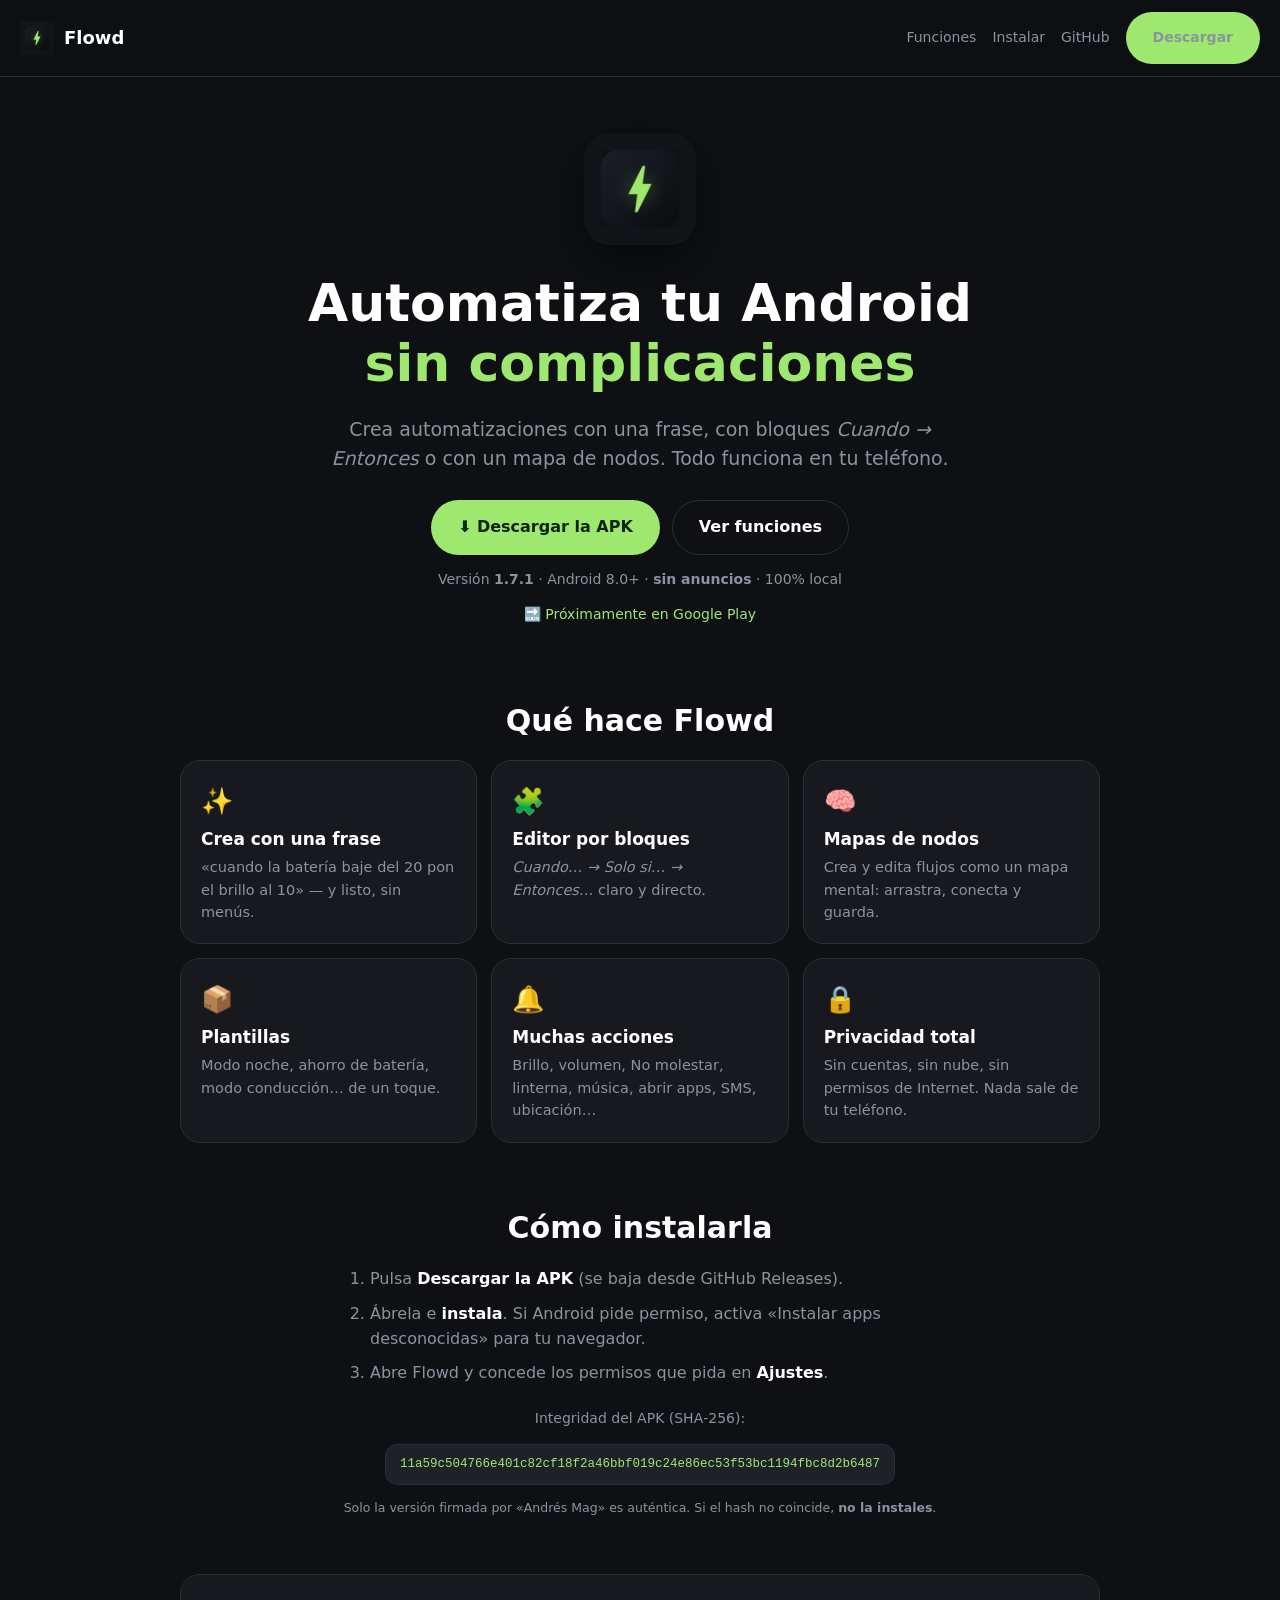
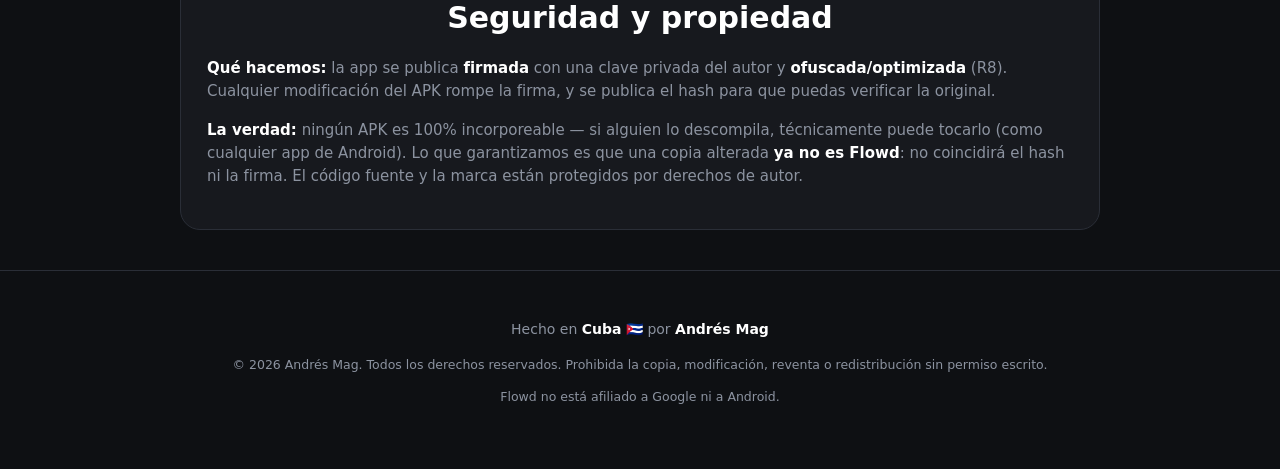
==== index.html @ 5b47dca5 "Flowd: web de descarga + licencia" ====
<!DOCTYPE html>
<html lang="es">
<head>
<meta charset="utf-8">
<meta name="viewport" content="width=device-width, initial-scale=1">
<title>Flowd — Automatiza tu Android</title>
<meta name="description" content="Flowd: automatiza tu teléfono Android sin complicaciones. 100% local, sin anuncios. Descarga la APK.">
<meta name="theme-color" content="#0E1013">
<link rel="stylesheet" href="styles.css">
<link rel="icon" type="image/png" href="assets/icon.png">
<link rel="apple-touch-icon" href="assets/icon.png">
<meta property="og:title" content="Flowd — Automatiza tu Android">
<meta property="og:description" content="Crea automatizaciones en tu móvil. Sin complicaciones. Descarga la APK.">
<meta property="og:image" content="assets/icon.png">
</head>
<body>

<header class="nav">
  <a class="brand" href="#">
    <img src="assets/icon.png" alt="Flowd" width="34" height="34">
    <span>Flowd</span>
  </a>
  <nav class="nav-links">
    <a href="#features">Funciones</a>
    <a href="#install">Instalar</a>
    <a href="https://github.com/aurenox-global/flowd" target="_blank" rel="noopener">GitHub</a>
    <a class="btn btn-small" id="dl-top" href="https://github.com/aurenox-global/flowd/releases/latest/download/Flowd.apk">Descargar</a>
  </nav>
</header>

<main>

  <section class="hero">
    <img class="hero-icon" src="assets/icon.png" alt="Flowd" width="112" height="112">
    <h1>Automatiza tu Android<br><span class="accent">sin complicaciones</span></h1>
    <p class="sub">Crea automatizaciones con una frase, con bloques <em>Cuando → Entonces</em> o con un mapa de nodos. Todo funciona en tu teléfono.</p>
    <div class="cta">
      <a class="btn" id="dl-hero" href="https://github.com/aurenox-global/flowd/releases/latest/download/Flowd.apk">
        ⬇ Descargar la APK
      </a>
      <a class="btn ghost" href="#features">Ver funciones</a>
    </div>
    <p class="meta">Versión <strong id="ver">1.7.1</strong> · Android 8.0+ · <strong>sin anuncios</strong> · 100% local</p>
    <p class="soon">🔜 Próximamente en Google Play</p>
  </section>

  <section id="features" class="features">
    <h2>Qué hace Flowd</h2>
    <div class="grid">
      <article class="card"><div class="ic">✨</div><h3>Crea con una frase</h3><p>«cuando la batería baje del 20 pon el brillo al 10» — y listo, sin menús.</p></article>
      <article class="card"><div class="ic">🧩</div><h3>Editor por bloques</h3><p><em>Cuando… → Solo si… → Entonces…</em> claro y directo.</p></article>
      <article class="card"><div class="ic">🧠</div><h3>Mapas de nodos</h3><p>Crea y edita flujos como un mapa mental: arrastra, conecta y guarda.</p></article>
      <article class="card"><div class="ic">📦</div><h3>Plantillas</h3><p>Modo noche, ahorro de batería, modo conducción… de un toque.</p></article>
      <article class="card"><div class="ic">🔔</div><h3>Muchas acciones</h3><p>Brillo, volumen, No molestar, linterna, música, abrir apps, SMS, ubicación…</p></article>
      <article class="card"><div class="ic">🔒</div><h3>Privacidad total</h3><p>Sin cuentas, sin nube, sin permisos de Internet. Nada sale de tu teléfono.</p></article>
    </div>
  </section>

  <section id="install" class="install">
    <h2>Cómo instalarla</h2>
    <ol class="steps">
      <li>Pulsa <strong>Descargar la APK</strong> (se baja desde GitHub Releases).</li>
      <li>Ábrela e <strong>instala</strong>. Si Android pide permiso, activa «Instalar apps desconocidas» para tu navegador.</li>
      <li>Abre Flowd y concede los permisos que pida en <strong>Ajustes</strong>.</li>
    </ol>
    <div class="verify">
      <p class="meta">Integridad del APK (SHA‑256):</p>
      <code id="sha">11a59c504766e401c82cf18f2a46bbf019c24e86ec53f53bc1194fbc8d2b6487</code>
      <p class="tiny">Solo la versión firmada por «Andrés Mag» es auténtica. Si el hash no coincide, <strong>no la instales</strong>.</p>
    </div>
  </section>

  <section class="security">
    <h2>Seguridad y propiedad</h2>
    <p><strong>Qué hacemos:</strong> la app se publica <strong>firmada</strong> con una clave privada del autor y <strong>ofuscada/optimizada</strong> (R8). Cualquier modificación del APK rompe la firma, y se publica el hash para que puedas verificar la original.</p>
    <p><strong>La verdad:</strong> ningún APK es 100% incorporeable — si alguien lo descompila, técnicamente puede tocarlo (como cualquier app de Android). Lo que garantizamos es que una copia alterada <strong>ya no es Flowd</strong>: no coincidirá el hash ni la firma. El código fuente y la marca están protegidos por derechos de autor.</p>
  </section>

</main>

<footer>
  <p>Hecho en <strong>Cuba</strong> 🇨🇺 por <strong>Andrés Mag</strong></p>
  <p class="tiny">© 2026 Andrés Mag. Todos los derechos reservados. Prohibida la copia, modificación, reventa o redistribución sin permiso escrito.</p>
  <p class="tiny">Flowd no está afiliado a Google ni a Android.</p>
</footer>

</body>
</html>
---- styles.css ----
:root{
  --bg:#0E1013; --surface:#17191E; --surface-high:#1E2127; --surface-var:#23272F;
  --outline:#2A2E37; --green:#9FE870; --green-deep:#34D399; --text:#FFFFFF;
  --text-2:#8C93A0; --radius:20px;
}
*{box-sizing:border-box}
html{scroll-behavior:smooth}
body{
  margin:0; background:var(--bg); color:var(--text);
  font-family:system-ui,-apple-system,"Segoe UI",Roboto,Helvetica,Arial,sans-serif;
  line-height:1.55; -webkit-font-smoothing:antialiased;
}
a{color:var(--green); text-decoration:none}
h1,h2,h3{margin:0 0 .4em; line-height:1.15}
h2{font-size:clamp(22px,4vw,30px); margin-bottom:22px}
.accent{color:var(--green)}

.nav{
  position:sticky; top:0; z-index:20; display:flex; align-items:center; justify-content:space-between;
  gap:16px; padding:12px 20px; background:rgba(14,16,19,.88); backdrop-filter:blur(10px);
  border-bottom:1px solid var(--outline);
}
.brand{display:flex; align-items:center; gap:10px; color:var(--text); font-weight:700; font-size:18px}
.nav-links{display:flex; align-items:center; gap:16px; font-size:14px}
.nav-links a{color:var(--text-2)}
.nav-links a:hover{color:var(--text)}
@media (max-width:640px){ .nav-links a:not(.btn){display:none} }

main{max-width:960px; margin:0 auto; padding:0 20px 40px}

.hero{text-align:center; padding:56px 0 30px}
.hero-icon{border-radius:26px; box-shadow:0 18px 50px rgba(0,0,0,.5)}
.hero h1{font-size:clamp(30px,6vw,52px); margin-top:22px}
.sub{color:var(--text-2); font-size:clamp(15px,2.4vw,19px); max-width:640px; margin:14px auto 26px}
.cta{display:flex; gap:12px; justify-content:center; flex-wrap:wrap; margin-bottom:14px}
.meta{color:var(--text-2); font-size:14px}
.soon{color:var(--green); font-size:14px; margin-top:6px}

.btn{
  display:inline-flex; align-items:center; gap:8px; background:var(--green); color:#10240A;
  font-weight:700; padding:14px 26px; border-radius:999px; transition:transform .12s ease, filter .12s ease;
  border:1px solid transparent;
}
.btn:hover{transform:translateY(-1px); filter:brightness(1.05)}
.btn.small{padding:9px 16px; font-size:14px}
.btn.ghost{background:transparent; color:var(--text); border-color:var(--outline)}
.btn.ghost:hover{border-color:var(--green)}

section{padding:34px 0}
.features h2,.install h2,.security h2{text-align:center}
.grid{display:grid; grid-template-columns:repeat(auto-fit,minmax(250px,1fr)); gap:14px}
.card{
  background:var(--surface); border:1px solid var(--outline); border-radius:var(--radius);
  padding:20px; transition:border-color .15s ease, transform .15s ease;
}
.card:hover{border-color:rgba(159,232,112,.5); transform:translateY(-2px)}
.card .ic{font-size:26px; margin-bottom:8px}
.card h3{font-size:17px}
.card p{margin:0; color:var(--text-2); font-size:14.5px}

.steps{max-width:620px; margin:0 auto; color:var(--text-2); font-size:16px}
.steps li{margin-bottom:10px}
.steps strong{color:var(--text)}

.verify{margin-top:22px; text-align:center}
.verify code{
  display:inline-block; background:var(--surface-high); border:1px solid var(--outline);
  border-radius:12px; padding:10px 14px; font-size:12.5px; color:var(--green);
  word-break:break-all; max-width:100%;
}
.tiny{color:var(--text-2); font-size:12.5px}

.security{background:var(--surface); border:1px solid var(--outline); border-radius:var(--radius); padding:26px; margin-top:10px}
.security p{color:var(--text-2); font-size:15px}
.security strong{color:var(--text)}

footer{text-align:center; padding:34px 20px 50px; border-top:1px solid var(--outline); color:var(--text-2); font-size:14px}
footer strong{color:var(--text)}
footer .tiny{margin-top:6px}
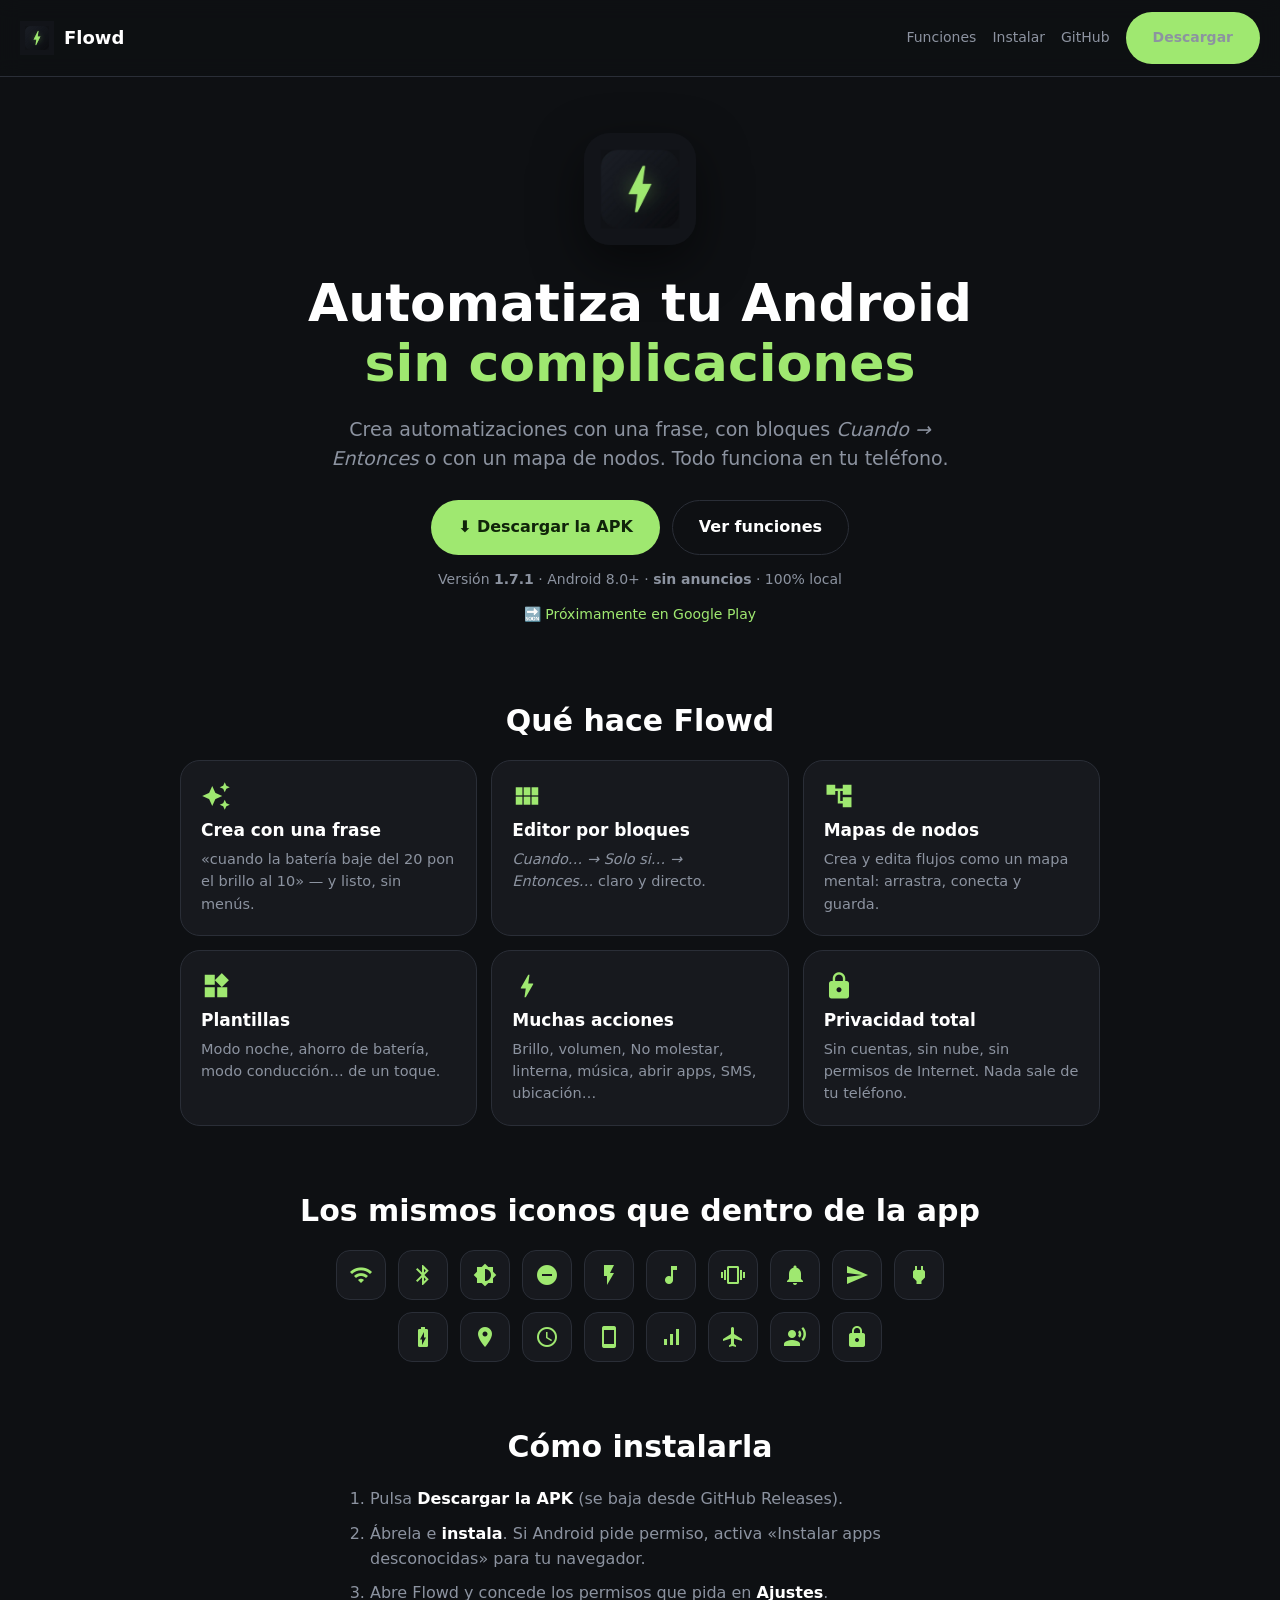
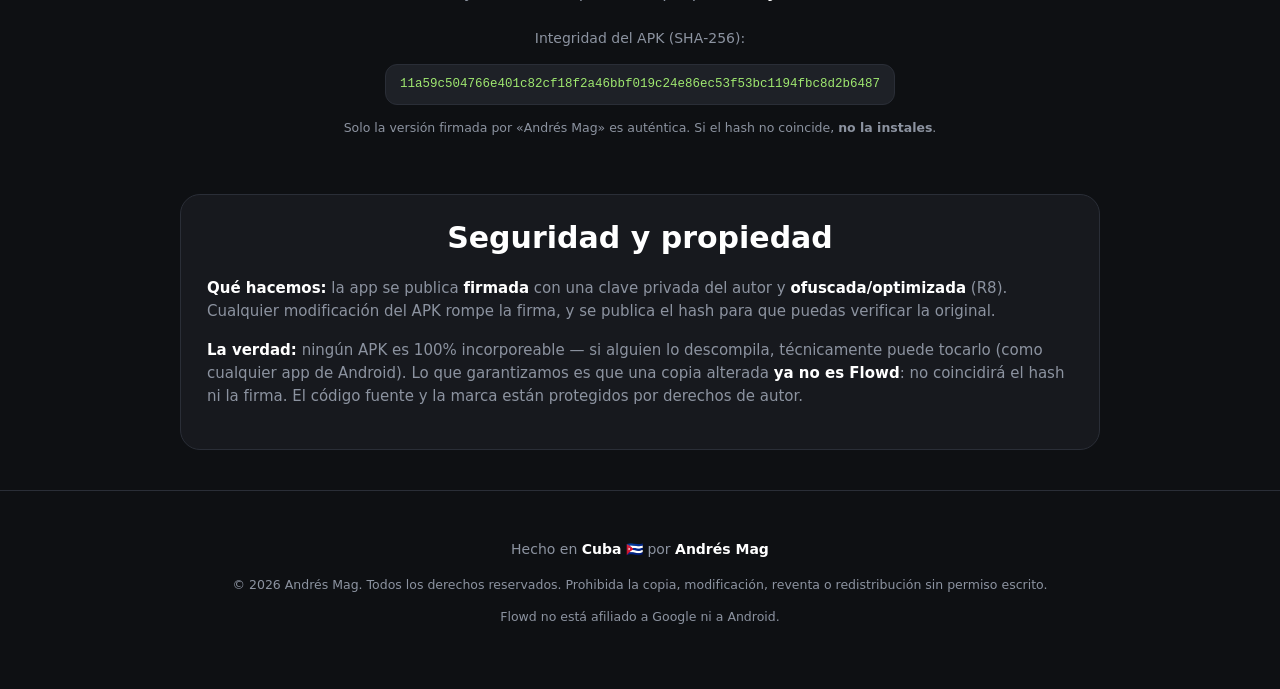
==== commit b5e39d37: "Web: iconos Material como la app (fuente local)" ====
--- a/index.html
+++ b/index.html
@@ -47,12 +47,36 @@
   <section id="features" class="features">
     <h2>Qué hace Flowd</h2>
     <div class="grid">
-      <article class="card"><div class="ic">✨</div><h3>Crea con una frase</h3><p>«cuando la batería baje del 20 pon el brillo al 10» — y listo, sin menús.</p></article>
-      <article class="card"><div class="ic">🧩</div><h3>Editor por bloques</h3><p><em>Cuando… → Solo si… → Entonces…</em> claro y directo.</p></article>
-      <article class="card"><div class="ic">🧠</div><h3>Mapas de nodos</h3><p>Crea y edita flujos como un mapa mental: arrastra, conecta y guarda.</p></article>
-      <article class="card"><div class="ic">📦</div><h3>Plantillas</h3><p>Modo noche, ahorro de batería, modo conducción… de un toque.</p></article>
-      <article class="card"><div class="ic">🔔</div><h3>Muchas acciones</h3><p>Brillo, volumen, No molestar, linterna, música, abrir apps, SMS, ubicación…</p></article>
-      <article class="card"><div class="ic">🔒</div><h3>Privacidad total</h3><p>Sin cuentas, sin nube, sin permisos de Internet. Nada sale de tu teléfono.</p></article>
+      <article class="card"><span class="ic material-icons">auto_awesome</span><h3>Crea con una frase</h3><p>«cuando la batería baje del 20 pon el brillo al 10» — y listo, sin menús.</p></article>
+      <article class="card"><span class="ic material-icons">view_module</span><h3>Editor por bloques</h3><p><em>Cuando… → Solo si… → Entonces…</em> claro y directo.</p></article>
+      <article class="card"><span class="ic material-icons">account_tree</span><h3>Mapas de nodos</h3><p>Crea y edita flujos como un mapa mental: arrastra, conecta y guarda.</p></article>
+      <article class="card"><span class="ic material-icons">widgets</span><h3>Plantillas</h3><p>Modo noche, ahorro de batería, modo conducción… de un toque.</p></article>
+      <article class="card"><span class="ic material-icons">bolt</span><h3>Muchas acciones</h3><p>Brillo, volumen, No molestar, linterna, música, abrir apps, SMS, ubicación…</p></article>
+      <article class="card"><span class="ic material-icons">lock</span><h3>Privacidad total</h3><p>Sin cuentas, sin nube, sin permisos de Internet. Nada sale de tu teléfono.</p></article>
+    </div>
+  </section>
+
+  <section class="iconrow">
+    <h2>Los mismos iconos que dentro de la app</h2>
+    <div class="icons">
+      <span class="material-icons">wifi</span>
+      <span class="material-icons">bluetooth</span>
+      <span class="material-icons">brightness_6</span>
+      <span class="material-icons">do_not_disturb_on</span>
+      <span class="material-icons">flash_on</span>
+      <span class="material-icons">music_note</span>
+      <span class="material-icons">vibration</span>
+      <span class="material-icons">notifications</span>
+      <span class="material-icons">send</span>
+      <span class="material-icons">power</span>
+      <span class="material-icons">battery_charging_full</span>
+      <span class="material-icons">location_on</span>
+      <span class="material-icons">schedule</span>
+      <span class="material-icons">smartphone</span>
+      <span class="material-icons">signal_cellular_alt</span>
+      <span class="material-icons">airplanemode_active</span>
+      <span class="material-icons">record_voice_over</span>
+      <span class="material-icons">lock</span>
     </div>
   </section>
 
--- a/styles.css
+++ b/styles.css
@@ -1,3 +1,14 @@
+@font-face{
+  font-family:'Material Icons';
+  font-style:normal; font-weight:400;
+  src:url('assets/material-icons.ttf') format('truetype');
+}
+.material-icons{
+  font-family:'Material Icons'; font-weight:normal; font-style:normal;
+  font-size:24px; line-height:1; letter-spacing:normal; text-transform:none;
+  display:inline-block; white-space:nowrap; word-wrap:normal; direction:ltr;
+  -webkit-font-feature-settings:'liga'; -webkit-font-smoothing:antialiased;
+}
 :root{
   --bg:#0E1013; --surface:#17191E; --surface-high:#1E2127; --surface-var:#23272F;
   --outline:#2A2E37; --green:#9FE870; --green-deep:#34D399; --text:#FFFFFF;
@@ -54,7 +65,7 @@
   padding:20px; transition:border-color .15s ease, transform .15s ease;
 }
 .card:hover{border-color:rgba(159,232,112,.5); transform:translateY(-2px)}
-.card .ic{font-size:26px; margin-bottom:8px}
+.card .ic{color:var(--green); font-size:30px; margin-bottom:10px; display:block}
 .card h3{font-size:17px}
 .card p{margin:0; color:var(--text-2); font-size:14.5px}
 
@@ -63,6 +74,14 @@
 .steps strong{color:var(--text)}
 
 .verify{margin-top:22px; text-align:center}
+
+.iconrow{text-align:center}
+.icons{display:flex; flex-wrap:wrap; gap:12px; justify-content:center; max-width:660px; margin:0 auto}
+.icons .material-icons{
+  width:50px; height:50px; display:flex; align-items:center; justify-content:center;
+  background:var(--surface); border:1px solid var(--outline); border-radius:14px;
+  color:var(--green); font-size:24px;
+}
 .verify code{
   display:inline-block; background:var(--surface-high); border:1px solid var(--outline);
   border-radius:12px; padding:10px 14px; font-size:12.5px; color:var(--green);
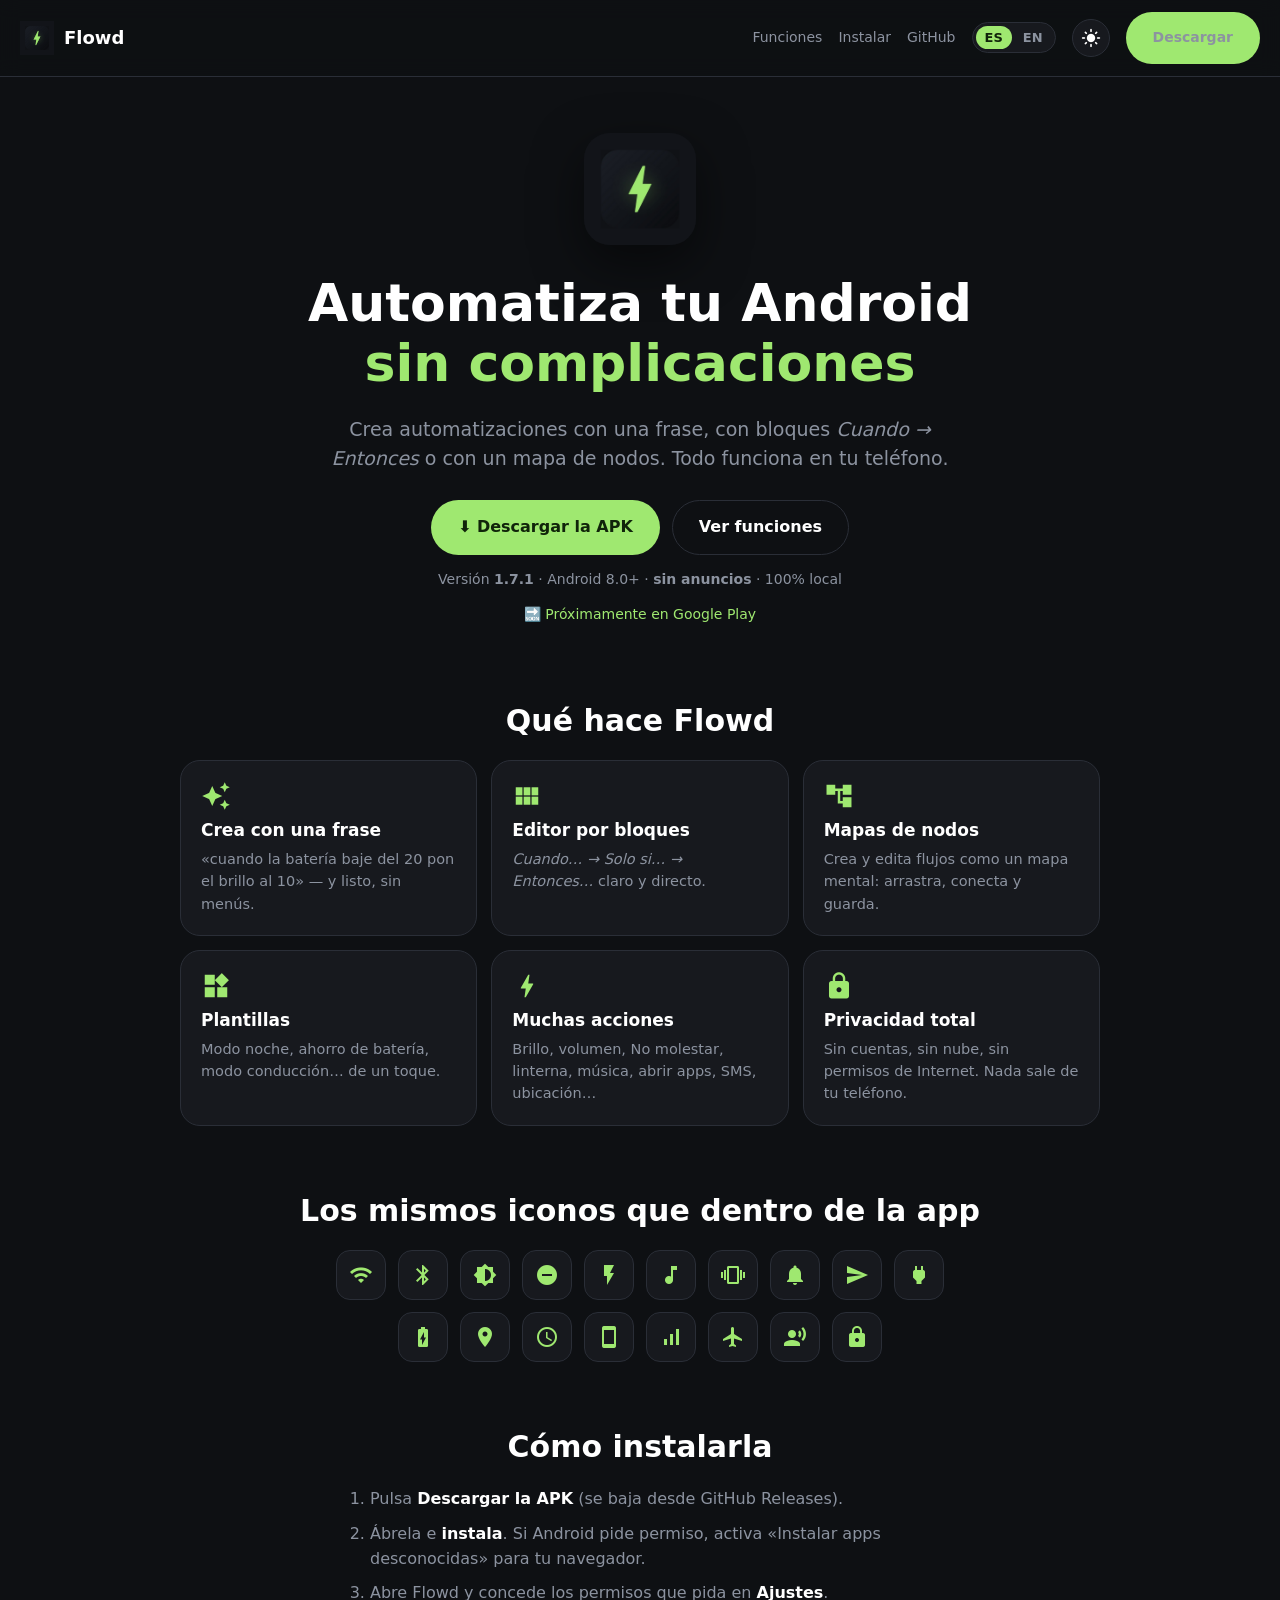
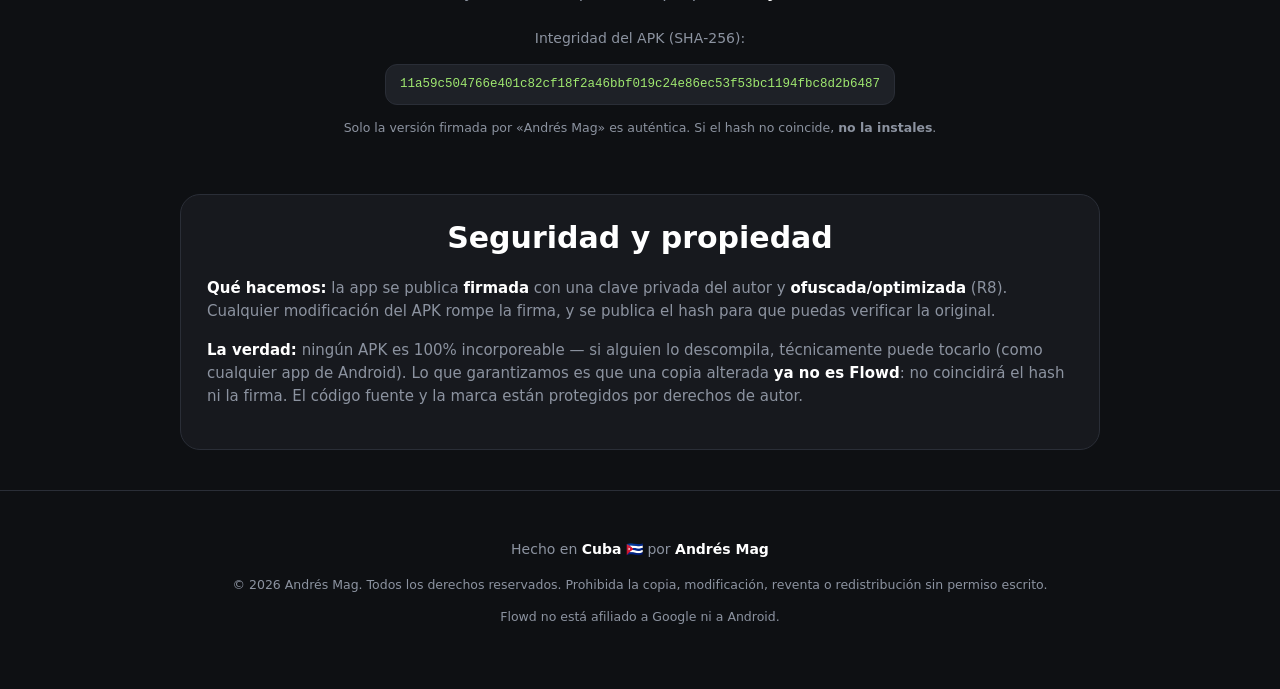
==== commit 373b7020: "Web: iconos Material como la app (fuente local)" ====
--- a/index.html
+++ b/index.html
@@ -1,12 +1,12 @@
 <!DOCTYPE html>
-<html lang="es">
+<html lang="es" data-theme="dark">
 <head>
 <meta charset="utf-8">
 <meta name="viewport" content="width=device-width, initial-scale=1">
 <title>Flowd — Automatiza tu Android</title>
 <meta name="description" content="Flowd: automatiza tu teléfono Android sin complicaciones. 100% local, sin anuncios. Descarga la APK.">
 <meta name="theme-color" content="#0E1013">
-<link rel="stylesheet" href="styles.css">
+<link rel="stylesheet" href="styles.css?v=3">
 <link rel="icon" type="image/png" href="assets/icon.png">
 <link rel="apple-touch-icon" href="assets/icon.png">
 <meta property="og:title" content="Flowd — Automatiza tu Android">
@@ -21,10 +21,17 @@
     <span>Flowd</span>
   </a>
   <nav class="nav-links">
-    <a href="#features">Funciones</a>
-    <a href="#install">Instalar</a>
-    <a href="https://github.com/aurenox-global/flowd" target="_blank" rel="noopener">GitHub</a>
-    <a class="btn btn-small" id="dl-top" href="https://github.com/aurenox-global/flowd/releases/latest/download/Flowd.apk">Descargar</a>
+    <a href="#features" data-t="nav.features">Funciones</a>
+    <a href="#install" data-t="nav.install">Instalar</a>
+    <a href="https://github.com/aurenox-global/flowd" target="_blank" rel="noopener" data-t="nav.github">GitHub</a>
+    <div class="lang" role="group" aria-label="Idioma / Language">
+      <button type="button" data-setlang="es" class="active">ES</button>
+      <button type="button" data-setlang="en">EN</button>
+    </div>
+    <button type="button" class="iconbtn" data-theme-toggle aria-label="Tema / Theme">
+      <span class="material-icons">light_mode</span>
+    </button>
+    <a class="btn btn-small" href="https://github.com/aurenox-global/flowd/releases/latest/download/Flowd.apk" data-t="nav.download">Descargar</a>
   </nav>
 </header>
 
@@ -32,32 +39,30 @@
 
   <section class="hero">
     <img class="hero-icon" src="assets/icon.png" alt="Flowd" width="112" height="112">
-    <h1>Automatiza tu Android<br><span class="accent">sin complicaciones</span></h1>
-    <p class="sub">Crea automatizaciones con una frase, con bloques <em>Cuando → Entonces</em> o con un mapa de nodos. Todo funciona en tu teléfono.</p>
+    <h1 data-t-html="hero.h1">Automatiza tu Android<br><span class="accent">sin complicaciones</span></h1>
+    <p class="sub" data-t-html="hero.sub">Crea automatizaciones con una frase, con bloques <em>Cuando → Entonces</em> o con un mapa de nodos. Todo funciona en tu teléfono.</p>
     <div class="cta">
-      <a class="btn" id="dl-hero" href="https://github.com/aurenox-global/flowd/releases/latest/download/Flowd.apk">
-        ⬇ Descargar la APK
-      </a>
-      <a class="btn ghost" href="#features">Ver funciones</a>
+      <a class="btn" href="https://github.com/aurenox-global/flowd/releases/latest/download/Flowd.apk" data-t="hero.dl">⬇ Descargar la APK</a>
+      <a class="btn ghost" href="#features" data-t="hero.features">Ver funciones</a>
     </div>
-    <p class="meta">Versión <strong id="ver">1.7.1</strong> · Android 8.0+ · <strong>sin anuncios</strong> · 100% local</p>
-    <p class="soon">🔜 Próximamente en Google Play</p>
+    <p class="meta"><span data-t="hero.versionLabel">Versión</span> <strong id="ver">1.7.1</strong> · Android 8.0+ · <strong data-t="hero.noAds">sin anuncios</strong> · <span data-t="hero.local">100% local</span></p>
+    <p class="soon" data-t="hero.soon">🔜 Próximamente en Google Play</p>
   </section>
 
   <section id="features" class="features">
-    <h2>Qué hace Flowd</h2>
+    <h2 data-t="feat.title">Qué hace Flowd</h2>
     <div class="grid">
-      <article class="card"><span class="ic material-icons">auto_awesome</span><h3>Crea con una frase</h3><p>«cuando la batería baje del 20 pon el brillo al 10» — y listo, sin menús.</p></article>
-      <article class="card"><span class="ic material-icons">view_module</span><h3>Editor por bloques</h3><p><em>Cuando… → Solo si… → Entonces…</em> claro y directo.</p></article>
-      <article class="card"><span class="ic material-icons">account_tree</span><h3>Mapas de nodos</h3><p>Crea y edita flujos como un mapa mental: arrastra, conecta y guarda.</p></article>
-      <article class="card"><span class="ic material-icons">widgets</span><h3>Plantillas</h3><p>Modo noche, ahorro de batería, modo conducción… de un toque.</p></article>
-      <article class="card"><span class="ic material-icons">bolt</span><h3>Muchas acciones</h3><p>Brillo, volumen, No molestar, linterna, música, abrir apps, SMS, ubicación…</p></article>
-      <article class="card"><span class="ic material-icons">lock</span><h3>Privacidad total</h3><p>Sin cuentas, sin nube, sin permisos de Internet. Nada sale de tu teléfono.</p></article>
+      <article class="card"><span class="ic material-icons">auto_awesome</span><h3 data-t="feat.1.t">Crea con una frase</h3><p data-t-html="feat.1.d">«cuando la batería baje del 20 pon el brillo al 10» — y listo, sin menús.</p></article>
+      <article class="card"><span class="ic material-icons">view_module</span><h3 data-t="feat.2.t">Editor por bloques</h3><p data-t-html="feat.2.d"><em>Cuando… → Solo si… → Entonces…</em> claro y directo.</p></article>
+      <article class="card"><span class="ic material-icons">account_tree</span><h3 data-t="feat.3.t">Mapas de nodos</h3><p data-t="feat.3.d">Crea y edita flujos como un mapa mental: arrastra, conecta y guarda.</p></article>
+      <article class="card"><span class="ic material-icons">widgets</span><h3 data-t="feat.4.t">Plantillas</h3><p data-t="feat.4.d">Modo noche, ahorro de batería, modo conducción… de un toque.</p></article>
+      <article class="card"><span class="ic material-icons">bolt</span><h3 data-t="feat.5.t">Muchas acciones</h3><p data-t="feat.5.d">Brillo, volumen, No molestar, linterna, música, abrir apps, SMS, ubicación…</p></article>
+      <article class="card"><span class="ic material-icons">lock</span><h3 data-t="feat.6.t">Privacidad total</h3><p data-t="feat.6.d">Sin cuentas, sin nube, sin permisos de Internet. Nada sale de tu teléfono.</p></article>
     </div>
   </section>
 
   <section class="iconrow">
-    <h2>Los mismos iconos que dentro de la app</h2>
+    <h2 data-t="icons.title">Los mismos iconos que dentro de la app</h2>
     <div class="icons">
       <span class="material-icons">wifi</span>
       <span class="material-icons">bluetooth</span>
@@ -81,32 +86,33 @@
   </section>
 
   <section id="install" class="install">
-    <h2>Cómo instalarla</h2>
+    <h2 data-t="install.title">Cómo instalarla</h2>
     <ol class="steps">
-      <li>Pulsa <strong>Descargar la APK</strong> (se baja desde GitHub Releases).</li>
-      <li>Ábrela e <strong>instala</strong>. Si Android pide permiso, activa «Instalar apps desconocidas» para tu navegador.</li>
-      <li>Abre Flowd y concede los permisos que pida en <strong>Ajustes</strong>.</li>
+      <li data-t-html="install.s1">Pulsa <strong>Descargar la APK</strong> (se baja desde GitHub Releases).</li>
+      <li data-t-html="install.s2">Ábrela e <strong>instala</strong>. Si Android pide permiso, activa «Instalar apps desconocidas» para tu navegador.</li>
+      <li data-t-html="install.s3">Abre Flowd y concede los permisos que pida en <strong>Ajustes</strong>.</li>
     </ol>
     <div class="verify">
-      <p class="meta">Integridad del APK (SHA‑256):</p>
+      <p class="meta" data-t="verify.title">Integridad del APK (SHA‑256):</p>
       <code id="sha">11a59c504766e401c82cf18f2a46bbf019c24e86ec53f53bc1194fbc8d2b6487</code>
-      <p class="tiny">Solo la versión firmada por «Andrés Mag» es auténtica. Si el hash no coincide, <strong>no la instales</strong>.</p>
+      <p class="tiny" data-t-html="verify.note">Solo la versión firmada por «Andrés Mag» es auténtica. Si el hash no coincide, <strong>no la instales</strong>.</p>
     </div>
   </section>
 
   <section class="security">
-    <h2>Seguridad y propiedad</h2>
-    <p><strong>Qué hacemos:</strong> la app se publica <strong>firmada</strong> con una clave privada del autor y <strong>ofuscada/optimizada</strong> (R8). Cualquier modificación del APK rompe la firma, y se publica el hash para que puedas verificar la original.</p>
-    <p><strong>La verdad:</strong> ningún APK es 100% incorporeable — si alguien lo descompila, técnicamente puede tocarlo (como cualquier app de Android). Lo que garantizamos es que una copia alterada <strong>ya no es Flowd</strong>: no coincidirá el hash ni la firma. El código fuente y la marca están protegidos por derechos de autor.</p>
+    <h2 data-t="sec.title">Seguridad y propiedad</h2>
+    <p data-t-html="sec.p1"><strong>Qué hacemos:</strong> la app se publica <strong>firmada</strong> con una clave privada del autor y <strong>ofuscada/optimizada</strong> (R8). Cualquier modificación del APK rompe la firma, y se publica el hash para que puedas verificar la original.</p>
+    <p data-t-html="sec.p2"><strong>La verdad:</strong> ningún APK es 100% incorporeable — si alguien lo descompila, técnicamente puede tocarlo (como cualquier app de Android). Lo que garantizamos es que una copia alterada <strong>ya no es Flowd</strong>: no coincidirá el hash ni la firma. El código fuente y la marca están protegidos por derechos de autor.</p>
   </section>
 
 </main>
 
 <footer>
-  <p>Hecho en <strong>Cuba</strong> 🇨🇺 por <strong>Andrés Mag</strong></p>
-  <p class="tiny">© 2026 Andrés Mag. Todos los derechos reservados. Prohibida la copia, modificación, reventa o redistribución sin permiso escrito.</p>
-  <p class="tiny">Flowd no está afiliado a Google ni a Android.</p>
+  <p data-t-html="foot.made">Hecho en <strong>Cuba</strong> 🇨🇺 por <strong>Andrés Mag</strong></p>
+  <p class="tiny" data-t="foot.rights">© 2026 Andrés Mag. Todos los derechos reservados. Prohibida la copia, modificación, reventa o redistribución sin permiso escrito.</p>
+  <p class="tiny" data-t="foot.disclaimer">Flowd no está afiliado a Google ni a Android.</p>
 </footer>
 
+<script src="app.js?v=2" defer></script>
 </body>
 </html>
--- a/styles.css
+++ b/styles.css
@@ -7,12 +7,22 @@
   font-family:'Material Icons'; font-weight:normal; font-style:normal;
   font-size:24px; line-height:1; letter-spacing:normal; text-transform:none;
   display:inline-block; white-space:nowrap; word-wrap:normal; direction:ltr;
-  -webkit-font-feature-settings:'liga'; -webkit-font-smoothing:antialiased;
+  font-feature-settings:'liga'; -webkit-font-feature-settings:'liga';
+  font-variant-ligatures:normal; -webkit-font-smoothing:antialiased;
 }
 :root{
   --bg:#0E1013; --surface:#17191E; --surface-high:#1E2127; --surface-var:#23272F;
   --outline:#2A2E37; --green:#9FE870; --green-deep:#34D399; --text:#FFFFFF;
   --text-2:#8C93A0; --radius:20px;
+  --nav-bg:rgba(14,16,19,.88); --btn-bg:#9FE870; --btn-fg:#10240A;
+  --green-soft:rgba(159,232,112,.5); --shadow:0 18px 50px rgba(0,0,0,.5);
+}
+html[data-theme="light"]{
+  --bg:#F6F7F9; --surface:#FFFFFF; --surface-high:#ECEEF2; --surface-var:#ECEEF2;
+  --outline:#D5D8DF; --green:#3F6B1E; --green-deep:#1E7A5A; --text:#101418;
+  --text-2:#5A606C;
+  --nav-bg:rgba(246,247,249,.92); --btn-bg:#3F6B1E; --btn-fg:#FFFFFF;
+  --green-soft:rgba(63,107,30,.45); --shadow:0 18px 50px rgba(0,0,0,.14);
 }
 *{box-sizing:border-box}
 html{scroll-behavior:smooth}
@@ -20,6 +30,7 @@
   margin:0; background:var(--bg); color:var(--text);
   font-family:system-ui,-apple-system,"Segoe UI",Roboto,Helvetica,Arial,sans-serif;
   line-height:1.55; -webkit-font-smoothing:antialiased;
+  transition:background .2s ease, color .2s ease;
 }
 a{color:var(--green); text-decoration:none}
 h1,h2,h3{margin:0 0 .4em; line-height:1.15}
@@ -28,7 +39,7 @@
 
 .nav{
   position:sticky; top:0; z-index:20; display:flex; align-items:center; justify-content:space-between;
-  gap:16px; padding:12px 20px; background:rgba(14,16,19,.88); backdrop-filter:blur(10px);
+  gap:16px; padding:12px 20px; background:var(--nav-bg); backdrop-filter:blur(10px);
   border-bottom:1px solid var(--outline);
 }
 .brand{display:flex; align-items:center; gap:10px; color:var(--text); font-weight:700; font-size:18px}
@@ -37,10 +48,23 @@
 .nav-links a:hover{color:var(--text)}
 @media (max-width:640px){ .nav-links a:not(.btn){display:none} }
 
+.lang{display:flex; gap:2px; background:var(--surface); border:1px solid var(--outline); border-radius:999px; padding:3px}
+.lang button{
+  background:none; border:none; color:var(--text-2); font:inherit; font-size:13px; font-weight:700;
+  padding:5px 9px; border-radius:999px; cursor:pointer; line-height:1;
+}
+.lang button.active{background:var(--btn-bg); color:var(--btn-fg)}
+.iconbtn{
+  display:inline-flex; align-items:center; justify-content:center; width:38px; height:38px;
+  border-radius:999px; background:var(--surface); border:1px solid var(--outline); color:var(--text); cursor:pointer;
+}
+.iconbtn .material-icons{font-size:20px}
+.iconbtn:hover{border-color:var(--green-soft)}
+
 main{max-width:960px; margin:0 auto; padding:0 20px 40px}
 
 .hero{text-align:center; padding:56px 0 30px}
-.hero-icon{border-radius:26px; box-shadow:0 18px 50px rgba(0,0,0,.5)}
+.hero-icon{border-radius:26px; box-shadow:var(--shadow)}
 .hero h1{font-size:clamp(30px,6vw,52px); margin-top:22px}
 .sub{color:var(--text-2); font-size:clamp(15px,2.4vw,19px); max-width:640px; margin:14px auto 26px}
 .cta{display:flex; gap:12px; justify-content:center; flex-wrap:wrap; margin-bottom:14px}
@@ -48,7 +72,7 @@
 .soon{color:var(--green); font-size:14px; margin-top:6px}
 
 .btn{
-  display:inline-flex; align-items:center; gap:8px; background:var(--green); color:#10240A;
+  display:inline-flex; align-items:center; gap:8px; background:var(--btn-bg); color:var(--btn-fg);
   font-weight:700; padding:14px 26px; border-radius:999px; transition:transform .12s ease, filter .12s ease;
   border:1px solid transparent;
 }
@@ -64,7 +88,7 @@
   background:var(--surface); border:1px solid var(--outline); border-radius:var(--radius);
   padding:20px; transition:border-color .15s ease, transform .15s ease;
 }
-.card:hover{border-color:rgba(159,232,112,.5); transform:translateY(-2px)}
+.card:hover{border-color:var(--green-soft); transform:translateY(-2px)}
 .card .ic{color:var(--green); font-size:30px; margin-bottom:10px; display:block}
 .card h3{font-size:17px}
 .card p{margin:0; color:var(--text-2); font-size:14.5px}
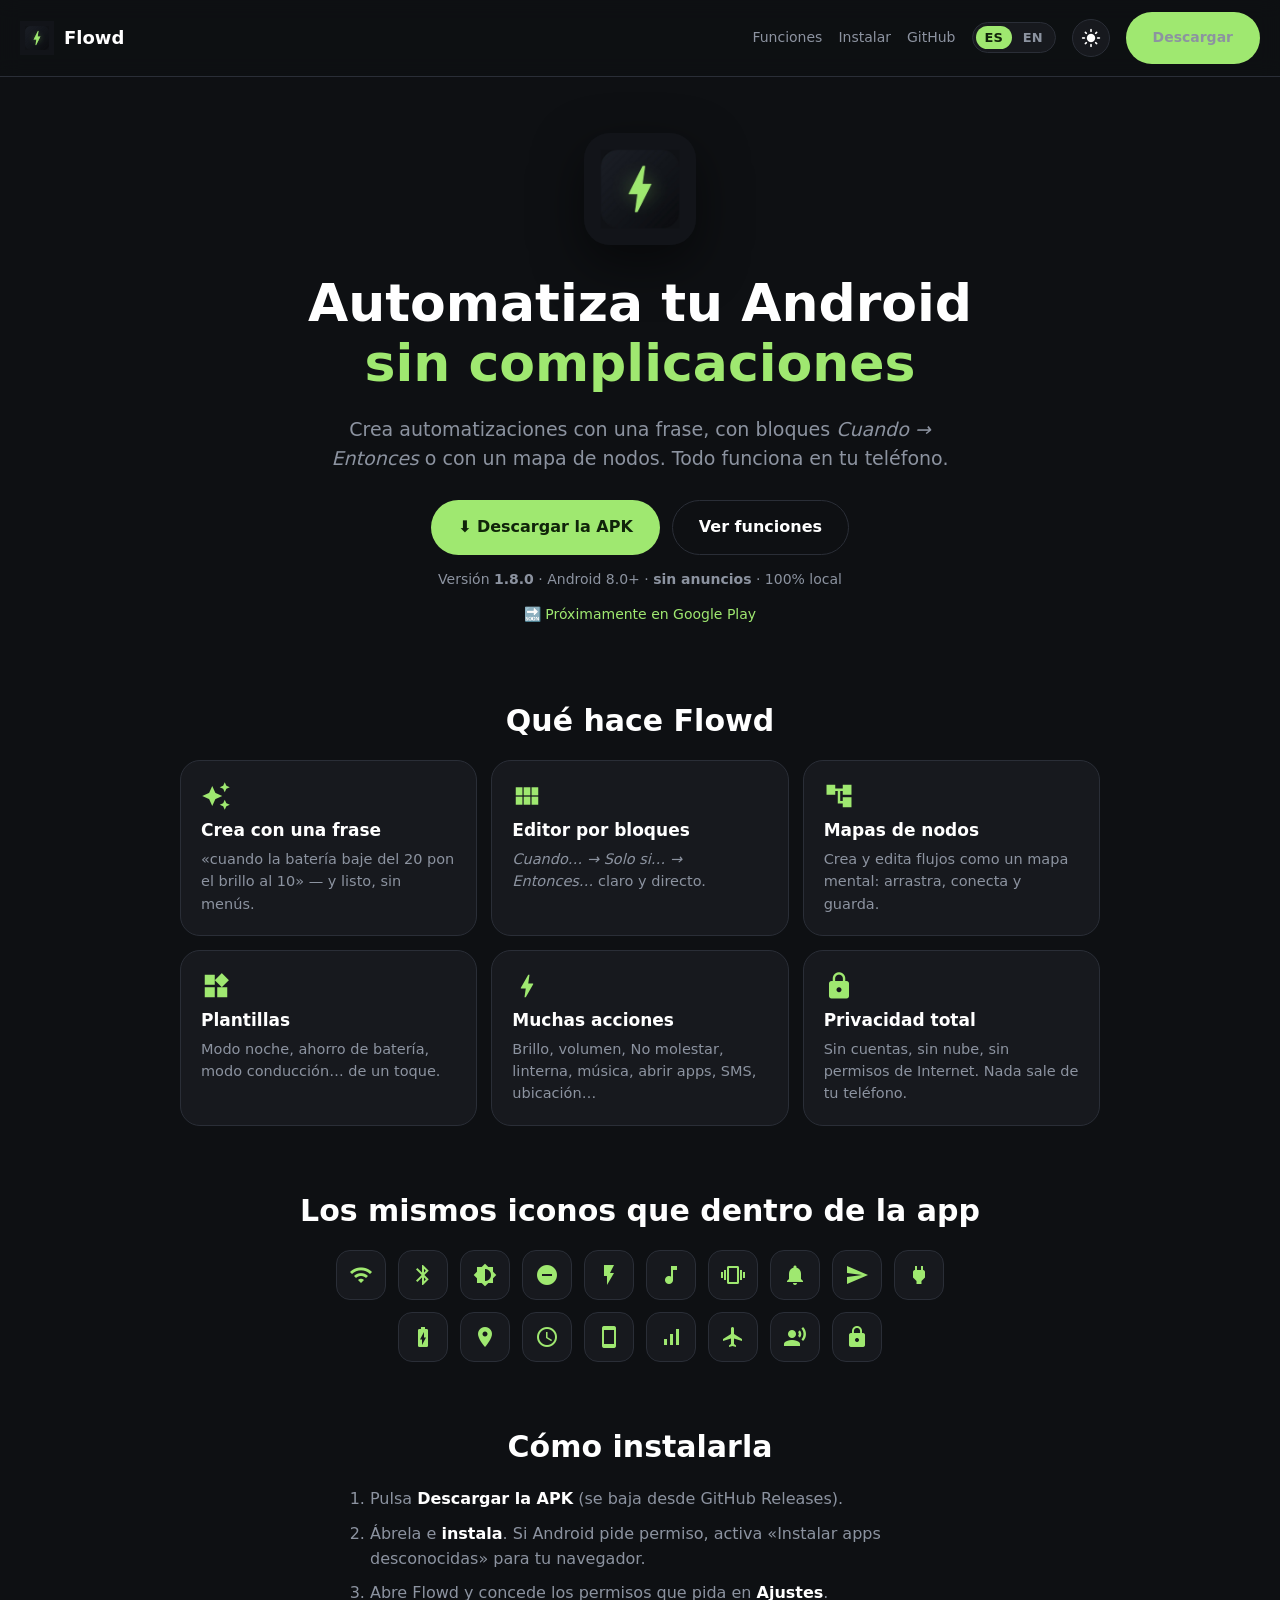
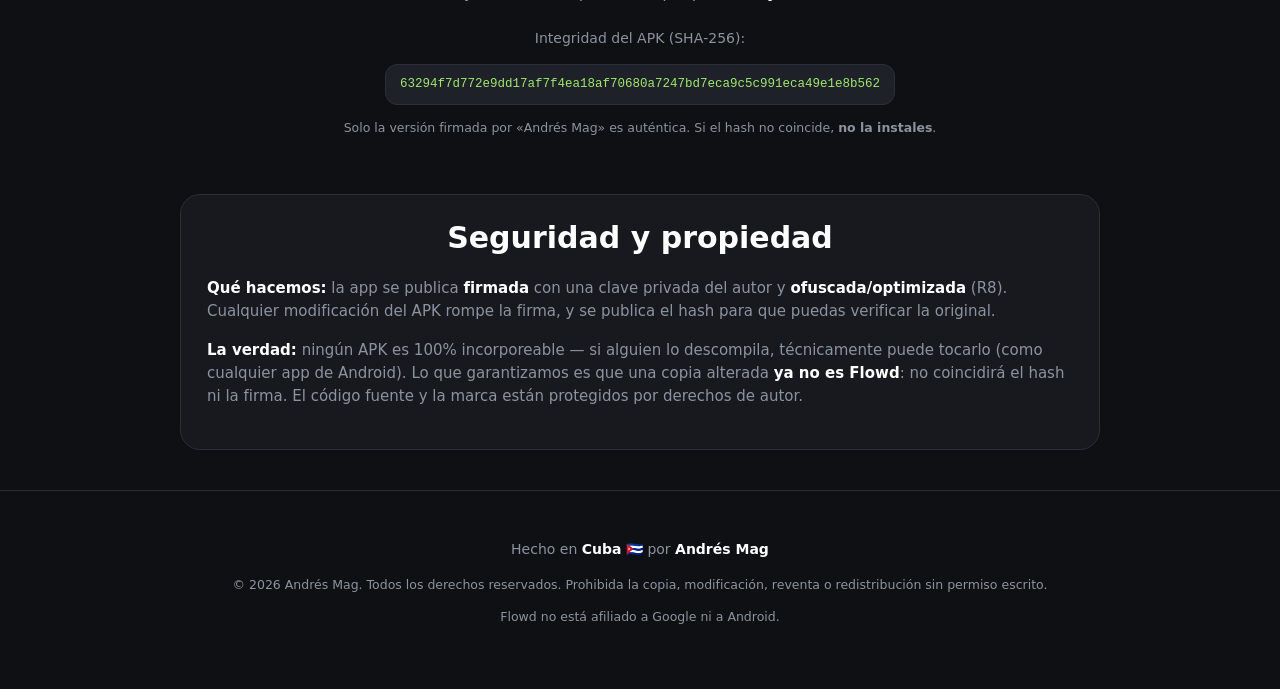
==== commit 532d117c: "Flowd 1.8.0 (19)" ====
--- a/index.html
+++ b/index.html
@@ -6,7 +6,7 @@
 <title>Flowd — Automatiza tu Android</title>
 <meta name="description" content="Flowd: automatiza tu teléfono Android sin complicaciones. 100% local, sin anuncios. Descarga la APK.">
 <meta name="theme-color" content="#0E1013">
-<link rel="stylesheet" href="styles.css?v=3">
+<link rel="stylesheet" href="styles.css?v=4">
 <link rel="icon" type="image/png" href="assets/icon.png">
 <link rel="apple-touch-icon" href="assets/icon.png">
 <meta property="og:title" content="Flowd — Automatiza tu Android">
@@ -45,7 +45,7 @@
       <a class="btn" href="https://github.com/aurenox-global/flowd/releases/latest/download/Flowd.apk" data-t="hero.dl">⬇ Descargar la APK</a>
       <a class="btn ghost" href="#features" data-t="hero.features">Ver funciones</a>
     </div>
-    <p class="meta"><span data-t="hero.versionLabel">Versión</span> <strong id="ver">1.7.1</strong> · Android 8.0+ · <strong data-t="hero.noAds">sin anuncios</strong> · <span data-t="hero.local">100% local</span></p>
+    <p class="meta"><span data-t="hero.versionLabel">Versión</span> <strong id="ver">1.8.0</strong> · Android 8.0+ · <strong data-t="hero.noAds">sin anuncios</strong> · <span data-t="hero.local">100% local</span></p>
     <p class="soon" data-t="hero.soon">🔜 Próximamente en Google Play</p>
   </section>
 
@@ -94,7 +94,7 @@
     </ol>
     <div class="verify">
       <p class="meta" data-t="verify.title">Integridad del APK (SHA‑256):</p>
-      <code id="sha">11a59c504766e401c82cf18f2a46bbf019c24e86ec53f53bc1194fbc8d2b6487</code>
+      <code id="sha">63294f7d772e9dd17af7f4ea18af70680a7247bd7eca9c5c991eca49e1e8b562</code>
       <p class="tiny" data-t-html="verify.note">Solo la versión firmada por «Andrés Mag» es auténtica. Si el hash no coincide, <strong>no la instales</strong>.</p>
     </div>
   </section>
--- a/styles.css
+++ b/styles.css
@@ -61,6 +61,27 @@
 .iconbtn .material-icons{font-size:20px}
 .iconbtn:hover{border-color:var(--green-soft)}
 
+/* --- barra responsive (móvil) --- */
+.btn{white-space:nowrap}
+@media (max-width:680px){
+  .nav{gap:8px; padding:9px 12px}
+  .nav-links{gap:8px}
+  .brand{font-size:16px; gap:8px}
+  .brand img{width:28px; height:28px}
+  .lang{padding:2px}
+  .lang button{padding:5px 7px; font-size:12px}
+  .iconbtn{width:34px; height:34px}
+  .iconbtn .material-icons{font-size:18px}
+  .btn.small{padding:8px 12px; font-size:13px}
+}
+@media (max-width:420px){
+  .brand span{display:none}
+  .btn.small{padding:8px 10px}
+}
+@media (max-width:360px){
+  .lang button{padding:4px 6px; font-size:11px}
+}
+
 main{max-width:960px; margin:0 auto; padding:0 20px 40px}
 
 .hero{text-align:center; padding:56px 0 30px}
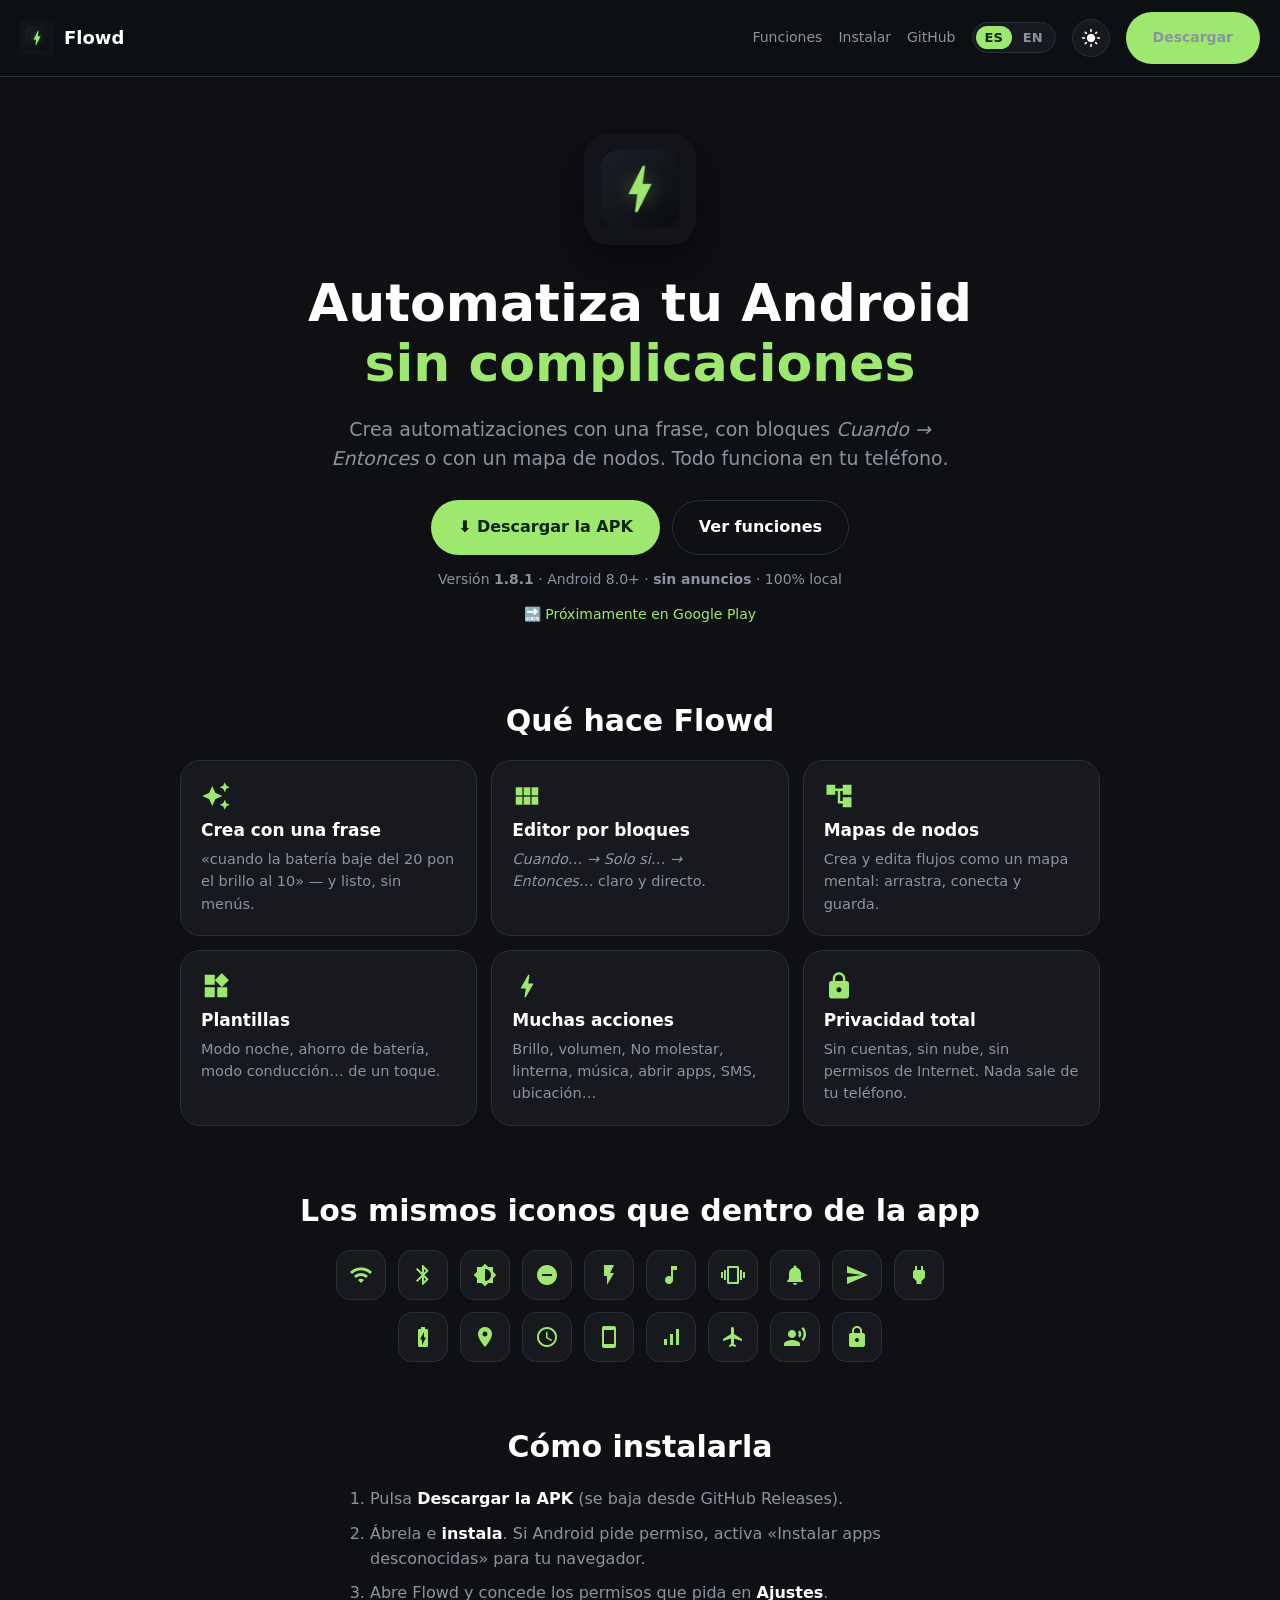
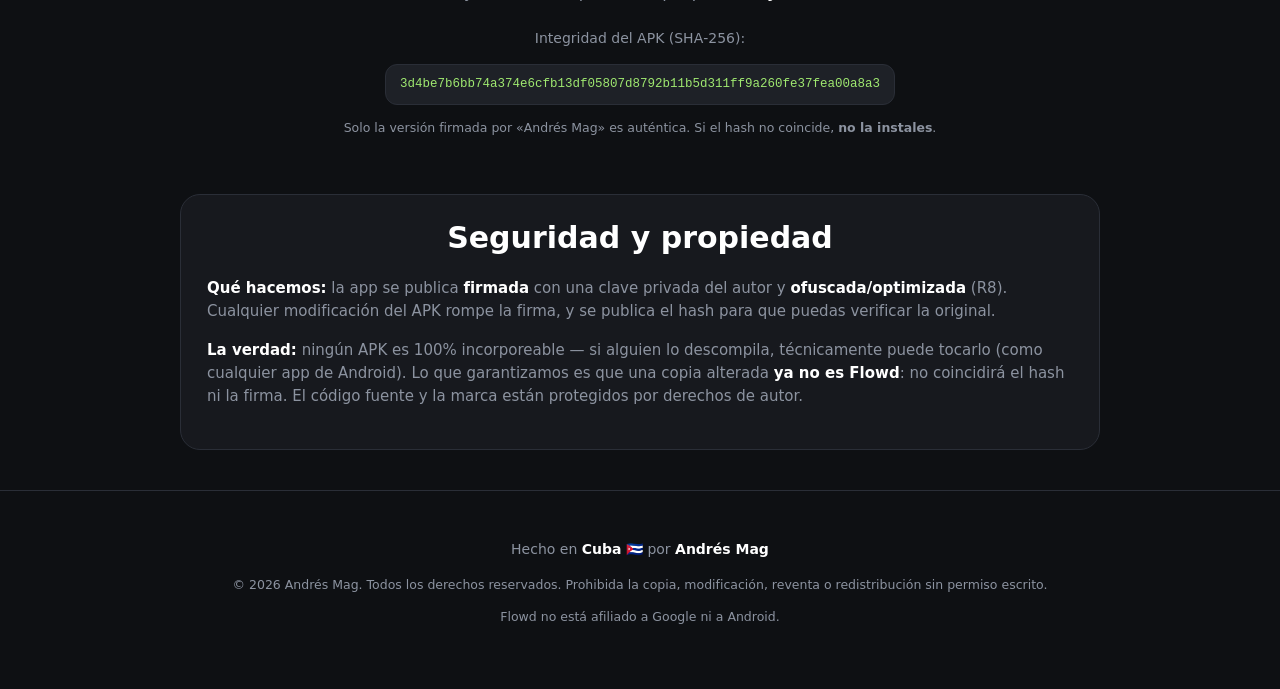
==== commit 4b73e5a5: "Flowd 1.8.1 (20)" ====
--- a/index.html
+++ b/index.html
@@ -6,7 +6,7 @@
 <title>Flowd — Automatiza tu Android</title>
 <meta name="description" content="Flowd: automatiza tu teléfono Android sin complicaciones. 100% local, sin anuncios. Descarga la APK.">
 <meta name="theme-color" content="#0E1013">
-<link rel="stylesheet" href="styles.css?v=4">
+<link rel="stylesheet" href="styles.css?v=5">
 <link rel="icon" type="image/png" href="assets/icon.png">
 <link rel="apple-touch-icon" href="assets/icon.png">
 <meta property="og:title" content="Flowd — Automatiza tu Android">
@@ -45,7 +45,7 @@
       <a class="btn" href="https://github.com/aurenox-global/flowd/releases/latest/download/Flowd.apk" data-t="hero.dl">⬇ Descargar la APK</a>
       <a class="btn ghost" href="#features" data-t="hero.features">Ver funciones</a>
     </div>
-    <p class="meta"><span data-t="hero.versionLabel">Versión</span> <strong id="ver">1.8.0</strong> · Android 8.0+ · <strong data-t="hero.noAds">sin anuncios</strong> · <span data-t="hero.local">100% local</span></p>
+    <p class="meta"><span data-t="hero.versionLabel">Versión</span> <strong id="ver">1.8.1</strong> · Android 8.0+ · <strong data-t="hero.noAds">sin anuncios</strong> · <span data-t="hero.local">100% local</span></p>
     <p class="soon" data-t="hero.soon">🔜 Próximamente en Google Play</p>
   </section>
 
@@ -94,7 +94,7 @@
     </ol>
     <div class="verify">
       <p class="meta" data-t="verify.title">Integridad del APK (SHA‑256):</p>
-      <code id="sha">63294f7d772e9dd17af7f4ea18af70680a7247bd7eca9c5c991eca49e1e8b562</code>
+      <code id="sha">3d4be7b6bb74a374e6cfb13df05807d8792b11b5d311ff9a260fe37fea00a8a3</code>
       <p class="tiny" data-t-html="verify.note">Solo la versión firmada por «Andrés Mag» es auténtica. Si el hash no coincide, <strong>no la instales</strong>.</p>
     </div>
   </section>
--- a/styles.css
+++ b/styles.css
@@ -72,7 +72,7 @@
   .lang button{padding:5px 7px; font-size:12px}
   .iconbtn{width:34px; height:34px}
   .iconbtn .material-icons{font-size:18px}
-  .btn.small{padding:8px 12px; font-size:13px}
+  .btn.small{padding:5px 10px; font-size:12px}
 }
 @media (max-width:420px){
   .brand span{display:none}
@@ -98,7 +98,7 @@
   border:1px solid transparent;
 }
 .btn:hover{transform:translateY(-1px); filter:brightness(1.05)}
-.btn.small{padding:9px 16px; font-size:14px}
+.btn.small{padding:7px 14px; font-size:13px}
 .btn.ghost{background:transparent; color:var(--text); border-color:var(--outline)}
 .btn.ghost:hover{border-color:var(--green)}
 
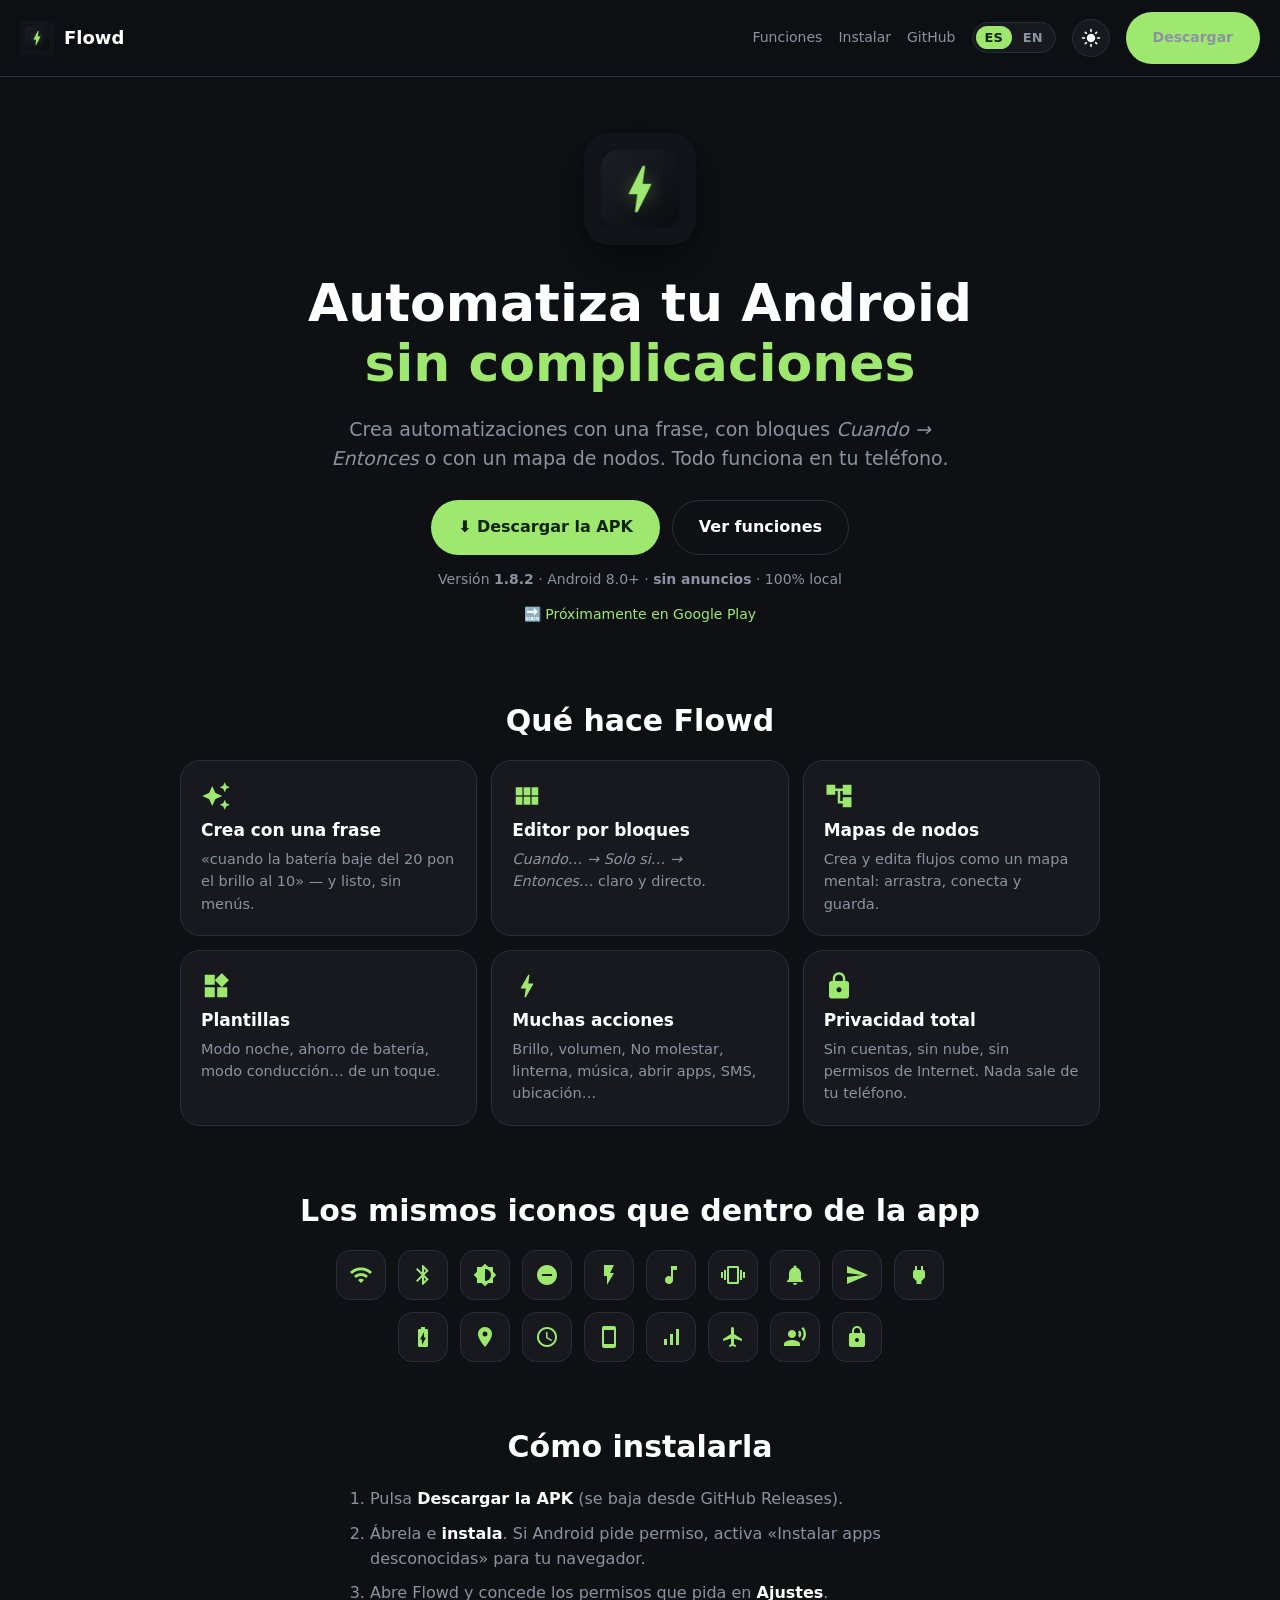
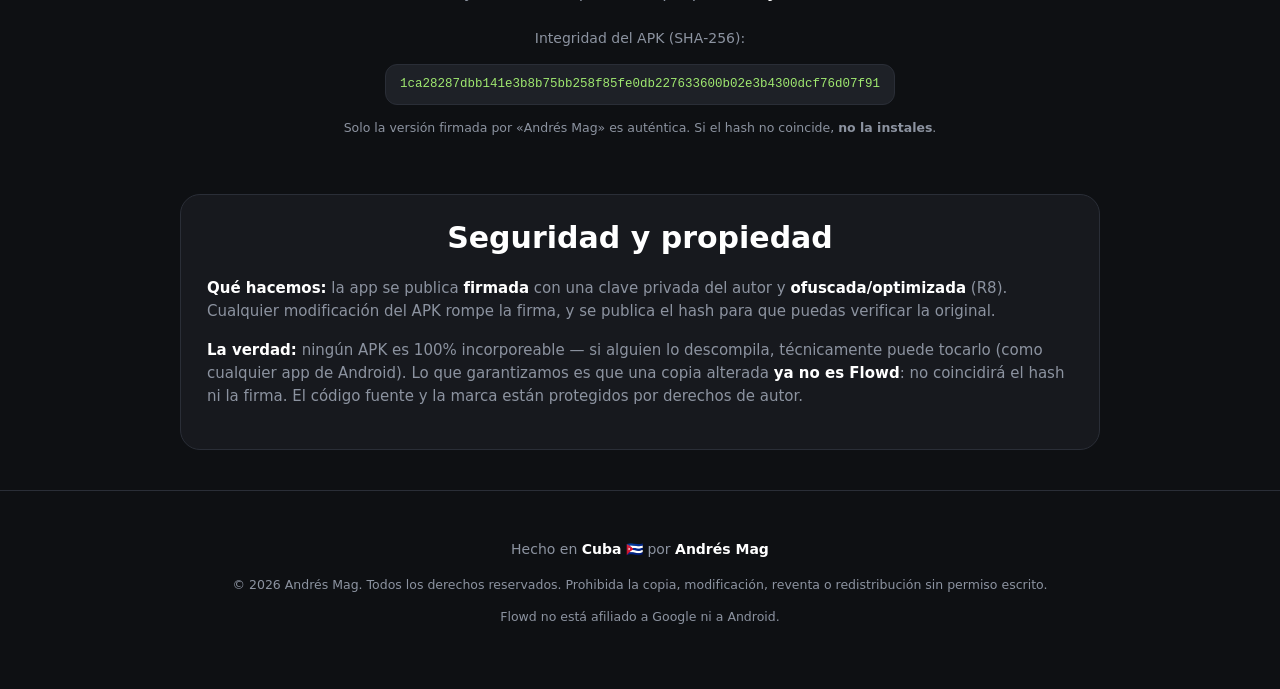
==== commit 6779166a: "Flowd 1.8.2 (21)" ====
--- a/index.html
+++ b/index.html
@@ -6,7 +6,7 @@
 <title>Flowd — Automatiza tu Android</title>
 <meta name="description" content="Flowd: automatiza tu teléfono Android sin complicaciones. 100% local, sin anuncios. Descarga la APK.">
 <meta name="theme-color" content="#0E1013">
-<link rel="stylesheet" href="styles.css?v=5">
+<link rel="stylesheet" href="styles.css?v=6">
 <link rel="icon" type="image/png" href="assets/icon.png">
 <link rel="apple-touch-icon" href="assets/icon.png">
 <meta property="og:title" content="Flowd — Automatiza tu Android">
@@ -45,7 +45,7 @@
       <a class="btn" href="https://github.com/aurenox-global/flowd/releases/latest/download/Flowd.apk" data-t="hero.dl">⬇ Descargar la APK</a>
       <a class="btn ghost" href="#features" data-t="hero.features">Ver funciones</a>
     </div>
-    <p class="meta"><span data-t="hero.versionLabel">Versión</span> <strong id="ver">1.8.1</strong> · Android 8.0+ · <strong data-t="hero.noAds">sin anuncios</strong> · <span data-t="hero.local">100% local</span></p>
+    <p class="meta"><span data-t="hero.versionLabel">Versión</span> <strong id="ver">1.8.2</strong> · Android 8.0+ · <strong data-t="hero.noAds">sin anuncios</strong> · <span data-t="hero.local">100% local</span></p>
     <p class="soon" data-t="hero.soon">🔜 Próximamente en Google Play</p>
   </section>
 
@@ -94,7 +94,7 @@
     </ol>
     <div class="verify">
       <p class="meta" data-t="verify.title">Integridad del APK (SHA‑256):</p>
-      <code id="sha">3d4be7b6bb74a374e6cfb13df05807d8792b11b5d311ff9a260fe37fea00a8a3</code>
+      <code id="sha">1ca28287dbb141e3b8b75bb258f85fe0db227633600b02e3b4300dcf76d07f91</code>
       <p class="tiny" data-t-html="verify.note">Solo la versión firmada por «Andrés Mag» es auténtica. Si el hash no coincide, <strong>no la instales</strong>.</p>
     </div>
   </section>
--- a/styles.css
+++ b/styles.css
@@ -72,7 +72,7 @@
   .lang button{padding:5px 7px; font-size:12px}
   .iconbtn{width:34px; height:34px}
   .iconbtn .material-icons{font-size:18px}
-  .btn.small{padding:5px 10px; font-size:12px}
+  .btn.small{padding:4px 9px; font-size:11.5px}
 }
 @media (max-width:420px){
   .brand span{display:none}
@@ -98,7 +98,7 @@
   border:1px solid transparent;
 }
 .btn:hover{transform:translateY(-1px); filter:brightness(1.05)}
-.btn.small{padding:7px 14px; font-size:13px}
+.btn.small{padding:5px 12px; font-size:12px}
 .btn.ghost{background:transparent; color:var(--text); border-color:var(--outline)}
 .btn.ghost:hover{border-color:var(--green)}
 
